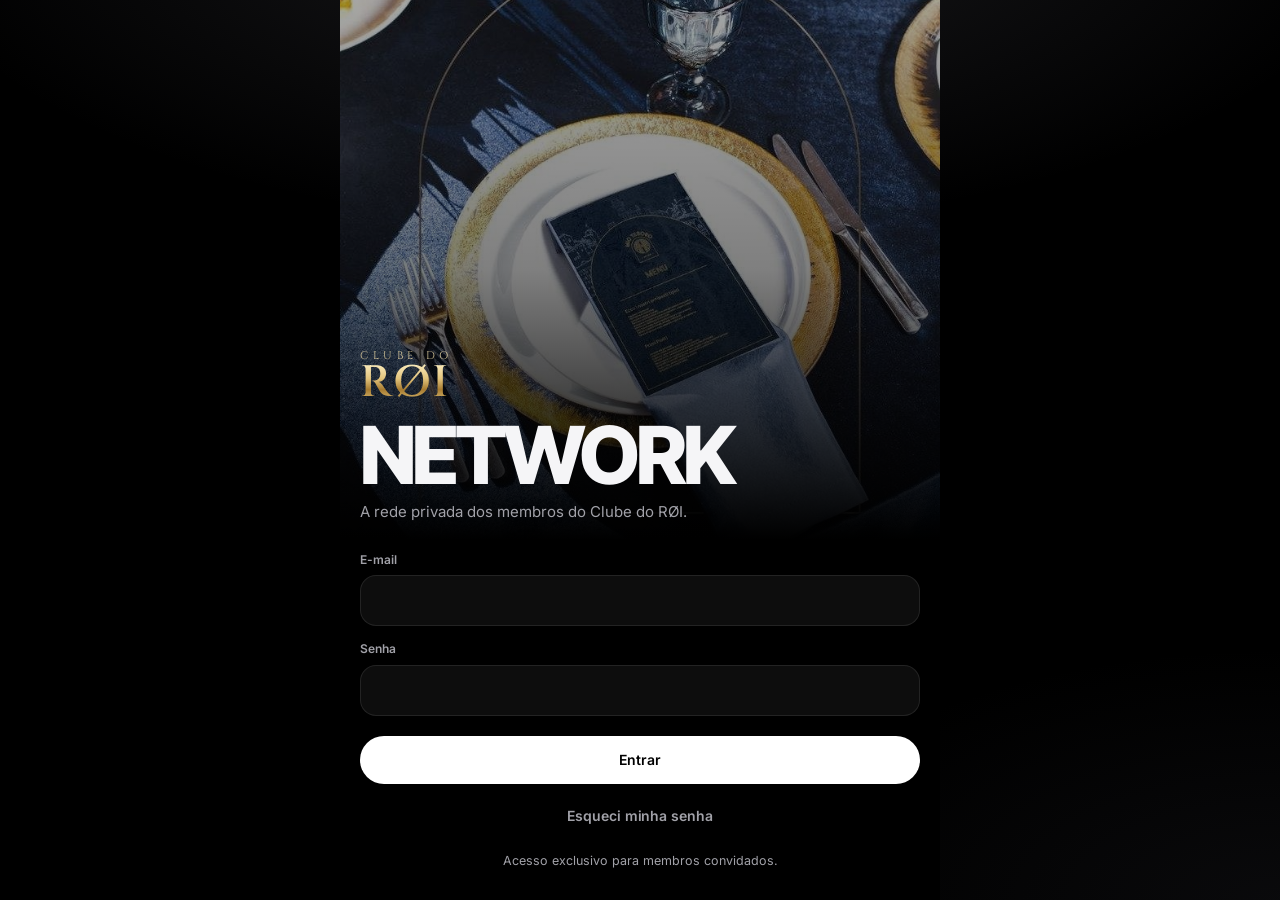
==== clubedoroi/index.html @ 253f2f23 "Clube do RØI: convite e nova senha por link enviado no WhatsApp O painel gera o link de acesso do me" ====
<!doctype html>
<html lang="pt-BR">
<head>
<meta charset="utf-8">
<meta name="viewport" content="width=device-width, initial-scale=1, viewport-fit=cover">
<title>Clube do RØI Network</title>
<meta name="description" content="A rede privada dos membros do Clube do RØI.">
<meta name="theme-color" content="#000000">
<meta name="apple-mobile-web-app-capable" content="yes">
<meta name="mobile-web-app-capable" content="yes">
<meta name="apple-mobile-web-app-status-bar-style" content="black-translucent">
<meta name="apple-mobile-web-app-title" content="Clube do RØI">
<link rel="manifest" href="manifest.webmanifest">
<link rel="icon" href="icons/icon.svg" type="image/svg+xml">
<link rel="apple-touch-icon" href="icons/apple-touch-icon.png">
<link rel="preconnect" href="https://fonts.googleapis.com">
<link rel="preconnect" href="https://fonts.gstatic.com" crossorigin>
<link href="https://fonts.googleapis.com/css2?family=Cinzel:wght@500;600;700&family=Inter+Tight:wght@500;600;700;800&family=Inter:wght@400;500;600;700&display=swap" rel="stylesheet">
<link rel="stylesheet" href="app.css?v=4">
</head>
<body>
<div id="app"></div>
<script src="vendor/supabase-2.65.0.js"></script>
<script src="app.js?v=4"></script>
<script>if ('serviceWorker' in navigator && location.protocol === 'https:') navigator.serviceWorker.register('sw.js').catch(() => {});</script>
</body>
</html>
---- clubedoroi/app.css ----
/* Clube do RØI Network — identidade "cinema": preto profundo, vidro fosco, tipografia grande e condensada */
:root{
  --bg:#000;--bg2:#0c0c0e;--card:#0f0f11;--card2:#18181b;
  --glass:rgba(28,28,32,.62);--glass2:rgba(255,255,255,.06);
  --line:rgba(255,255,255,.16);--line2:rgba(255,255,255,.09);
  --ink:#f5f5f7;--mut:#a1a1a8;--mut2:#6b6b72;
  /* "gold" virou o acento de marca: branco quente, usado com moderação */
  --gold:#f5f5f7;--gold2:#8b8b93;--gold-lam:#f5f5f7;
  --ok:#5bd69b;--warn:#f2c14e;--bad:#ff7a6b;--blue:#4a8cf7;
  --r:26px;--r2:18px;
  --safe-b:env(safe-area-inset-bottom,0px);--safe-t:env(safe-area-inset-top,0px);
  --display:'Inter Tight','Inter',system-ui,-apple-system,sans-serif;
  --serif:var(--display);
  --sans:'Inter',system-ui,-apple-system,'Segoe UI',sans-serif;
  color-scheme:dark;
}
*{box-sizing:border-box;margin:0;padding:0;-webkit-tap-highlight-color:transparent}
html,body{height:100%}
body{font-family:var(--sans);font-size:15px;color:var(--ink);background:var(--bg);line-height:1.45;-webkit-font-smoothing:antialiased;overscroll-behavior-y:none;overflow-x:hidden}
body::before{content:"";position:fixed;inset:0;z-index:-2;pointer-events:none;
  background:radial-gradient(90% 55% at 50% -10%,rgba(120,120,135,.22),transparent 65%),radial-gradient(60% 40% at 100% 100%,rgba(80,80,95,.12),transparent 70%),var(--bg)}
img{display:block;max-width:100%}
button,input,select,textarea{font:inherit;color:inherit}
button{cursor:pointer;border:0;background:none}
a{color:inherit;text-decoration:none}
:focus-visible{outline:2px solid #fff;outline-offset:2px}
.hide{display:none!important}

/* luz ambiente: a imagem da página tinge o fundo, como na referência */
.amb{position:fixed;left:0;right:0;top:0;height:70vh;z-index:-1;pointer-events:none;background:var(--amb) center/cover no-repeat;
  filter:blur(70px) saturate(1.3);opacity:.5;transform:scale(1.25);
  -webkit-mask-image:linear-gradient(#000 30%,transparent);mask-image:linear-gradient(#000 30%,transparent)}

/* layout */
#app{max-width:560px;margin:0 auto;min-height:100%;position:relative}
.topbar{position:sticky;top:0;z-index:30;display:flex;align-items:center;justify-content:space-between;gap:10px;
  padding:calc(12px + var(--safe-t)) 16px 12px;background:linear-gradient(rgba(0,0,0,.92) 55%,rgba(0,0,0,0))}
.topbar .t{font-family:var(--display);font-size:17px;font-weight:700;letter-spacing:-.01em}
.page{padding:0 16px calc(118px + var(--safe-b));animation:in .4s cubic-bezier(.2,.8,.2,1)}
@keyframes in{from{opacity:0;transform:translateY(10px)}to{opacity:1;transform:none}}

/* marca: logomarca original do Clube do RØI (Cinzel com dourado laminado) */
.logo{display:inline-flex;flex-direction:column;line-height:1}
.logo small{font-family:'Cinzel',Georgia,serif;font-size:8px;letter-spacing:.42em;color:#d7c79a}
.logo b{font-family:'Cinzel',Georgia,serif;font-size:22px;font-weight:600;letter-spacing:.06em;background:linear-gradient(180deg,#fff3c9,#e3c47c 40%,#a77b30 65%,#e9cf88);-webkit-background-clip:text;background-clip:text;color:transparent}
.logo.lg small{font-size:11px}.logo.lg b{font-size:44px}

/* títulos grandes e condensados */
.hd{font-family:var(--display);font-weight:800;letter-spacing:-.045em;line-height:.92;text-transform:uppercase}
.hd.xl{font-size:clamp(48px,15vw,76px)}
.hd.lg{font-size:clamp(34px,10vw,48px)}
.eyebrow{font-size:11px;font-weight:600;letter-spacing:.2em;text-transform:uppercase;color:var(--mut)}

.icon-btn{width:42px;height:42px;border-radius:50%;display:grid;place-items:center;background:var(--glass);border:1px solid var(--line2);position:relative;flex:none;
  backdrop-filter:blur(16px);-webkit-backdrop-filter:blur(16px)}
.icon-btn svg{width:20px;height:20px}
.dot{position:absolute;top:5px;right:6px;min-width:16px;height:16px;padding:0 4px;border-radius:8px;background:#ff3b30;color:#fff;font-size:10px;font-weight:700;display:grid;place-items:center;border:2px solid #000}

/* pílula de voltar e pílulas de informação (Back · Action · 1h30m · 7.9/10) */
.pill{display:inline-flex;align-items:center;gap:6px;height:34px;padding:0 14px;border-radius:999px;border:1px solid var(--line);background:var(--glass);
  backdrop-filter:blur(16px);-webkit-backdrop-filter:blur(16px);font-size:12px;font-weight:600;white-space:nowrap;color:var(--ink)}
.pill svg{width:15px;height:15px}
.pill.solid{background:#fff;color:#000;border-color:#fff}
.dtop{position:sticky;top:0;z-index:30;display:flex;align-items:center;gap:8px;padding:calc(12px + var(--safe-t)) 0 12px}
.dtop .pills{flex:1;display:flex;align-items:center;gap:6px;flex-wrap:nowrap;justify-content:flex-start;min-width:0;overflow-x:auto;scrollbar-width:none}
.dtop .pills>:first-child{margin-left:auto}
.dtop .pills::-webkit-scrollbar{display:none}
.dtop .pills .pill{max-width:150px;overflow:hidden;text-overflow:ellipsis;flex:none}
.dtop>.pill{flex:none}

/* barra inferior flutuante */
.nav{position:fixed;left:50%;transform:translateX(-50%);bottom:calc(14px + var(--safe-b));z-index:40;width:min(calc(100% - 32px),400px);
  display:flex;align-items:center;justify-content:space-between;gap:4px;padding:7px;border-radius:999px;
  background:rgba(22,22,26,.72);backdrop-filter:blur(26px) saturate(1.4);-webkit-backdrop-filter:blur(26px) saturate(1.4);
  border:1px solid rgba(255,255,255,.12);box-shadow:0 24px 50px -12px rgba(0,0,0,.85),inset 0 1px 0 rgba(255,255,255,.06)}
.nav a{flex:1;display:flex;align-items:center;justify-content:center;gap:7px;height:46px;border-radius:999px;color:var(--mut);font-size:13px;font-weight:600;transition:all .3s cubic-bezier(.2,.8,.2,1)}
.nav a svg{width:21px;height:21px}
.nav a.on{background:rgba(255,255,255,.12);color:#fff;flex:1.9;box-shadow:inset 0 0 0 1px rgba(255,255,255,.1)}
.nav a span{display:none}.nav a.on span{display:inline}
.nav .plus{flex:none;width:46px;background:#fff;color:#000;border-radius:50%}
.nav .plus.on{flex:none;background:#fff;color:#000}

/* botões */
.btn{display:inline-flex;align-items:center;justify-content:center;gap:8px;height:48px;padding:0 22px;border-radius:999px;font-weight:600;font-size:14px;letter-spacing:-.005em;transition:transform .15s,opacity .2s,background .2s;white-space:nowrap}
.btn:active{transform:scale(.97)}
.btn[disabled]{opacity:.45;pointer-events:none}
.btn-gold{background:#fff;color:#000}
.btn-gold:hover{background:#e8e8ed}
.btn-ghost{background:var(--glass);border:1px solid var(--line2);backdrop-filter:blur(14px);-webkit-backdrop-filter:blur(14px)}
.btn-line{border:1px solid var(--line);color:var(--ink);background:transparent}
.btn-bad{background:rgba(255,122,107,.1);color:var(--bad);border:1px solid rgba(255,122,107,.28)}
.btn-sm{height:36px;padding:0 15px;font-size:12.5px}
.btn-block{width:100%}
.btn svg{width:17px;height:17px}
/* "Watch Trailer": pílula escura com ícone em círculo branco */
.btn-play{height:40px;padding:0 16px 0 5px;background:rgba(0,0,0,.72);color:#fff;border:1px solid rgba(255,255,255,.14);backdrop-filter:blur(12px);-webkit-backdrop-filter:blur(12px);font-size:12.5px}
.btn-play i{width:30px;height:30px;border-radius:50%;background:#fff;color:#000;display:grid;place-items:center}
.btn-play i svg{width:15px;height:15px}

/* chips / abas */
.chips{display:flex;gap:8px;overflow-x:auto;scrollbar-width:none;padding:2px 16px 10px;margin:0 -16px}
.chips::-webkit-scrollbar{display:none}
.chip{flex:none;display:inline-flex;align-items:center;height:36px;padding:0 16px;border-radius:999px;border:1px solid var(--line2);background:var(--glass2);color:var(--mut);font-size:13px;font-weight:600;white-space:nowrap}
.chip.on{background:#fff;color:#000;border-color:#fff}

/* cards */
.card{background:linear-gradient(180deg,rgba(255,255,255,.055),rgba(255,255,255,.025));border:1px solid var(--line2);border-radius:var(--r);padding:16px}
.sec{margin:28px 0 12px;display:flex;align-items:center;justify-content:space-between;gap:10px}
.sec h3{font-family:var(--display);font-size:22px;font-weight:700;letter-spacing:-.025em}
.sec a,.sec button{font-size:12.5px;color:var(--mut);font-weight:600}
.muted{color:var(--mut)}.small{font-size:12.5px}
.gold{color:var(--ink)}
a.gold{text-decoration:underline;text-underline-offset:3px;text-decoration-color:rgba(255,255,255,.35)}
.row{display:flex;align-items:center;gap:12px}
.grow{flex:1;min-width:0}
.ell{overflow:hidden;text-overflow:ellipsis;white-space:nowrap}
.av{width:44px;height:44px;border-radius:50%;object-fit:cover;background:var(--card2);flex:none;border:1px solid var(--line2)}
.av.sm{width:34px;height:34px}.av.lg{width:64px;height:64px}
.av-ph{display:grid;place-items:center;font-family:var(--display);font-weight:700;color:var(--ink);font-size:15px;background:linear-gradient(145deg,#2a2a30,#121215)}
.empty{text-align:center;padding:44px 16px;color:var(--mut)}
.empty svg{width:34px;height:34px;color:var(--mut2);margin:0 auto 10px}
.spin{width:22px;height:22px;border:2px solid rgba(255,255,255,.15);border-top-color:#fff;border-radius:50%;animation:sp .8s linear infinite;margin:34px auto}
@keyframes sp{to{transform:rotate(360deg)}}
.badge{display:inline-flex;align-items:center;gap:4px;height:24px;padding:0 10px;border-radius:999px;font-size:11px;font-weight:600;letter-spacing:.01em;background:rgba(255,255,255,.08);color:var(--ink);border:1px solid rgba(255,255,255,.08);white-space:nowrap}
.badge.ok{background:rgba(91,214,155,.12);color:var(--ok);border-color:rgba(91,214,155,.2)}
.badge.warn{background:rgba(242,193,78,.12);color:var(--warn);border-color:rgba(242,193,78,.2)}
.badge.bad{background:rgba(255,122,107,.12);color:var(--bad);border-color:rgba(255,122,107,.2)}
.badge.gold{background:rgba(0,0,0,.55);color:#fff;border-color:rgba(255,255,255,.18);backdrop-filter:blur(10px);-webkit-backdrop-filter:blur(10px)}

/* carrossel (banners e destaques): cards tipo pôster */
.carousel{position:relative;margin:6px -16px 0;overflow:hidden}
.track{display:flex;overflow-x:auto;scroll-snap-type:x mandatory;scrollbar-width:none;gap:12px;padding:0 16px}
.track::-webkit-scrollbar{display:none}
.slide{flex:none;width:100%;scroll-snap-align:center;position:relative;aspect-ratio:4/3;border-radius:30px;overflow:hidden;background:var(--card2);border:1px solid var(--line2);box-shadow:0 30px 60px -30px rgba(0,0,0,.9)}
.slide.tall{aspect-ratio:4/5}
.slide img.bg{position:absolute;inset:0;width:100%;height:100%;object-fit:cover}
.slide::after{content:"";position:absolute;inset:0;background:linear-gradient(to top,rgba(0,0,0,.92),rgba(0,0,0,.15) 55%,rgba(0,0,0,.05))}
.slide .cap{position:absolute;left:18px;right:18px;bottom:18px;z-index:2}
.slide .cap h4{font-family:var(--display);font-size:28px;font-weight:800;letter-spacing:-.035em;line-height:.98;text-transform:uppercase}
.slide .lg{position:absolute;top:14px;left:14px;z-index:2;width:44px;height:44px;border-radius:14px;object-fit:cover;background:#fff;border:1px solid var(--line)}
.slide .tl{position:absolute;top:14px;left:14px;z-index:2;display:flex;gap:6px;flex-wrap:wrap}
.dots{display:flex;justify-content:center;gap:6px;margin-top:12px}
.dots i{width:6px;height:6px;border-radius:3px;background:rgba(255,255,255,.22);transition:all .3s}
.dots i.on{width:20px;background:#fff}

/* stories */
.stories{display:flex;gap:14px;overflow-x:auto;scrollbar-width:none;margin:18px -16px 0;padding:0 16px 4px}
.stories::-webkit-scrollbar{display:none}
.story{flex:none;width:68px;text-align:center}
.story .ring{width:64px;height:64px;border-radius:50%;padding:2px;background:conic-gradient(from 200deg,#fff,#6b6b72,#fff,#3a3a40,#fff);margin:0 auto 6px}
.story .ring .av{width:100%;height:100%;border:3px solid #000}
.story b{display:block;font-size:11.5px;font-weight:600}
.story span{display:block;font-size:10.5px;color:var(--mut)}

/* publicações */
.post{margin-top:12px}
.post .head{display:flex;align-items:center;gap:10px}
.post .body{margin-top:12px;white-space:pre-wrap;word-wrap:break-word}
.post .media{margin-top:12px;border-radius:var(--r2);overflow:hidden;background:#000}
.post .media img,.post .media video{width:100%;max-height:520px;object-fit:cover}
.post .acts{display:flex;gap:4px;margin-top:10px;margin-left:-8px}
.post .acts button{display:flex;align-items:center;gap:6px;height:36px;padding:0 10px;border-radius:999px;color:var(--mut);font-size:13px}
.post .acts button.on{color:#ff375f}
.post .acts svg{width:19px;height:19px}
.post .shared{margin-top:12px;border:1px solid var(--line2);border-radius:var(--r2);padding:12px}
.composer-btn{display:flex;align-items:center;gap:10px;margin-top:18px;padding:8px 14px 8px 8px;border-radius:999px;background:var(--glass);border:1px solid var(--line2);width:100%;color:var(--mut);text-align:left;font-size:13.5px}

/* perfil e evento: capa como card arredondado (pôster) */
.cover{position:relative;height:230px;border-radius:30px;background:linear-gradient(140deg,#2a2a30,#0d0d10);overflow:hidden;border:1px solid var(--line2);box-shadow:0 30px 60px -30px rgba(0,0,0,.9)}
.cover img{width:100%;height:100%;object-fit:cover}
.cover::after{content:"";position:absolute;inset:0;background:linear-gradient(to top,rgba(0,0,0,.55),transparent 50%)}
.cover .corner{position:absolute;right:12px;bottom:12px;z-index:2}
.pf-head{position:relative;margin-top:-46px;z-index:2;padding:0 4px}
.pf-av{width:92px;height:92px;border-radius:50%;border:4px solid #000;object-fit:cover;background:var(--card2)}
.pf-name{font-family:var(--display);font-size:36px;font-weight:800;letter-spacing:-.04em;line-height:.95;margin-top:12px;text-transform:uppercase}
.pf-sub{color:var(--mut);font-size:13.5px;margin-top:6px}
.clamp{display:-webkit-box;-webkit-line-clamp:4;-webkit-box-orient:vertical;overflow:hidden}
.readmore{margin-top:6px;font-size:13px;font-weight:600;color:var(--ink)}
.stats{display:flex;gap:24px;margin:18px 0}
.stats button{text-align:left}
.stats b{display:block;font-family:var(--display);font-size:20px;font-weight:700;letter-spacing:-.02em}
.stats span{font-size:11.5px;color:var(--mut)}
.pf-actions{display:grid;grid-template-columns:1fr 1fr;gap:8px}
.pf-actions .full{grid-column:1/-1}
.kpis{display:grid;grid-template-columns:1fr 1fr;gap:8px}
.kpi{background:rgba(255,255,255,.04);border:1px solid var(--line2);border-radius:var(--r2);padding:14px}
.kpi span{font-size:10.5px;font-weight:600;letter-spacing:.16em;text-transform:uppercase;color:var(--mut)}
.kpi b{display:block;font-family:var(--display);font-size:26px;font-weight:800;letter-spacing:-.03em;margin-top:4px;color:#fff;font-variant-numeric:tabular-nums}
.kpi.big{grid-column:1/-1;background:linear-gradient(140deg,rgba(255,255,255,.1),rgba(255,255,255,.02));border-color:var(--line)}
.kpi.big b{font-size:40px}
.hscroll{display:flex;gap:12px;overflow-x:auto;scrollbar-width:none;margin:0 -16px;padding:0 16px 4px;scroll-snap-type:x mandatory}
.hscroll::-webkit-scrollbar{display:none}
.svc{flex:none;width:210px;scroll-snap-align:start;border-radius:var(--r2);overflow:hidden;background:var(--card);border:1px solid var(--line2);text-align:left}
.svc .im{aspect-ratio:16/10;background:linear-gradient(140deg,#26262c,#111114);display:grid;place-items:center;color:var(--mut2)}
.svc .im img{width:100%;height:100%;object-fit:cover}
.svc .tx{padding:10px 12px 12px}
.svc b{display:block;font-size:14px}
.svc span{font-size:12px;color:var(--mut);display:-webkit-box;-webkit-line-clamp:2;-webkit-box-orient:vertical;overflow:hidden}
.links{display:grid;grid-template-columns:repeat(auto-fill,minmax(130px,1fr));gap:8px}
.lnk{display:flex;align-items:center;gap:10px;padding:12px 14px;border-radius:999px;background:var(--glass2);border:1px solid var(--line2);font-size:13px;font-weight:600;min-width:0}
.lnk svg{width:18px;height:18px;color:#fff;flex:none}
.company{display:flex;gap:12px;align-items:flex-start}
.company .lg{width:54px;height:54px;border-radius:16px;object-fit:cover;background:#fff;flex:none}

/* fileira de pessoas (estilo "Cast") */
.cast{display:flex;gap:12px;overflow-x:auto;scrollbar-width:none;margin:0 -16px;padding:0 16px 4px}
.cast::-webkit-scrollbar{display:none}
.cast a{flex:none;width:104px}
.cast .ph{width:104px;height:120px;border-radius:18px;overflow:hidden;background:linear-gradient(145deg,#2a2a30,#121215);display:grid;place-items:center;font-family:var(--display);font-size:26px;font-weight:800;color:#fff;border:1px solid var(--line2)}
.cast .ph img{width:100%;height:100%;object-fit:cover}
.cast b{display:block;font-size:12.5px;font-weight:600;margin-top:8px}
.cast span{display:block;font-size:11px;color:var(--mut)}

/* listas */
.list .it{display:flex;align-items:center;gap:12px;padding:12px 0;border-bottom:1px solid var(--line2)}
.list .it:last-child{border-bottom:0}
.menu .it{display:flex;align-items:center;gap:14px;padding:15px 4px;border-bottom:1px solid var(--line2);width:100%;text-align:left}
.menu .it svg{width:20px;height:20px;color:var(--mut)}
.menu .it .grow{font-weight:500}
.menu .it .cnt{font-size:12px;color:var(--mut)}

/* busca */
.search{display:flex;align-items:center;gap:10px;height:48px;padding:0 18px;border-radius:999px;background:var(--glass);border:1px solid var(--line2);backdrop-filter:blur(14px);-webkit-backdrop-filter:blur(14px)}
.search input{flex:1;background:none;border:0;outline:none;font-size:15px;min-width:0}
.search svg{width:18px;height:18px;color:var(--mut)}
/* membros: grade de retratos (estilo elenco) */
.mgrid{display:grid;grid-template-columns:1fr 1fr;gap:14px 10px;margin-top:16px}
.mcard{display:block;text-align:left;min-width:0}
.mcard .ph{position:relative;aspect-ratio:4/5;border-radius:22px;overflow:hidden;background:linear-gradient(145deg,#2a2a30,#121215);border:1px solid var(--line2);display:grid;place-items:center;font-family:var(--display);font-size:42px;font-weight:800;color:#fff;letter-spacing:-.03em}
.mcard .ph img{position:absolute;inset:0;width:100%;height:100%;object-fit:cover}
.mcard .ph .co{position:absolute;left:8px;bottom:8px;z-index:2;max-width:calc(100% - 16px)}
.mcard b{display:block;margin-top:8px;font-size:14px;font-weight:600}
.mcard span{display:block;font-size:12px;color:var(--mut)}

/* eventos */
.cal{background:rgba(255,255,255,.035);border:1px solid var(--line2);border-radius:28px;padding:16px 12px 12px}
.cal .ch{display:flex;align-items:center;justify-content:space-between;padding:0 6px 12px}
.cal .ch b{display:inline-block;font-family:var(--display);font-size:17px;font-weight:700;letter-spacing:-.02em}
.cal .ch b::first-letter,.cap1::first-letter{text-transform:uppercase}
.cap1{display:block}
.cal .ch button{width:36px;height:36px;color:#fff;display:grid;place-items:center;border-radius:50%;background:rgba(255,255,255,.06)}
.cal .ch svg{width:18px;height:18px}
.cal .grid{display:grid;grid-template-columns:repeat(7,1fr);gap:4px;text-align:center}
.cal .wd{font-size:10.5px;font-weight:600;color:var(--mut2);letter-spacing:.12em;padding:4px 0 8px}
.cal .d{position:relative;aspect-ratio:1;display:grid;place-items:center;font-size:14px;border-radius:14px;color:var(--ink);font-variant-numeric:tabular-nums}
.cal .d.out{color:var(--mut2);opacity:.4}
.cal .d.today{background:#fff;color:#000;font-weight:700}
.cal .d.sel{outline:2px solid #fff;outline-offset:1px}
.cal .d.has{padding:2px}
.cal .d.has img,.cal .d.has .ph{width:100%;height:100%;border-radius:12px;object-fit:cover;transform:rotate(-4deg);box-shadow:0 8px 16px rgba(0,0,0,.6)}
.cal .d.has .ph{display:grid;place-items:center;background:#fff;color:#000;font-weight:700;font-size:13px}
.cal .d.has .n{position:absolute;top:-4px;right:-2px;background:#fff;color:#000;font-size:9px;font-weight:700;border-radius:8px;min-width:15px;height:15px;display:grid;place-items:center}
.ev{display:block;border-radius:var(--r);overflow:hidden;background:var(--card);border:1px solid var(--line2);margin-top:14px}
.ev .im{position:relative;aspect-ratio:16/10;background:linear-gradient(140deg,#26262c,#111114)}
.ev .im img{width:100%;height:100%;object-fit:cover}
.ev .date{position:absolute;top:12px;left:12px;background:rgba(0,0,0,.6);backdrop-filter:blur(12px);-webkit-backdrop-filter:blur(12px);border:1px solid rgba(255,255,255,.14);border-radius:16px;padding:7px 11px;text-align:center;line-height:1}
.ev .date b{display:block;font-family:var(--display);font-size:22px;font-weight:800;letter-spacing:-.03em}.ev .date span{font-size:10px;font-weight:600;letter-spacing:.14em;text-transform:uppercase;color:var(--mut)}
.ev .tags{position:absolute;top:12px;right:12px;display:flex;gap:6px}
.ev .tx{padding:14px 16px 16px}
.ev h4{font-family:var(--display);font-size:22px;font-weight:800;letter-spacing:-.03em;line-height:1;text-transform:uppercase}
.ev .meta{display:flex;flex-wrap:wrap;gap:4px 12px;margin-top:8px;font-size:12.5px;color:var(--mut)}
.ev .meta svg{vertical-align:-2px}
.ev .ft{display:flex;align-items:center;justify-content:space-between;gap:10px;margin-top:14px}

/* folha / modal */
.sheet-bg{position:fixed;inset:0;z-index:60;background:rgba(0,0,0,.6);backdrop-filter:blur(6px);-webkit-backdrop-filter:blur(6px);animation:fade .2s}
@keyframes fade{from{opacity:0}}
.sheet{position:fixed;left:50%;bottom:0;transform:translateX(-50%);z-index:61;width:100%;max-width:560px;max-height:92vh;max-height:92dvh;overflow:auto;
  background:rgba(18,18,21,.96);backdrop-filter:blur(30px);-webkit-backdrop-filter:blur(30px);border:1px solid var(--line2);border-bottom:0;border-radius:30px 30px 0 0;padding:10px 18px calc(24px + var(--safe-b));animation:up .32s cubic-bezier(.2,.8,.2,1)}
@keyframes up{from{transform:translate(-50%,100%)}}
.sheet .grab{width:40px;height:5px;border-radius:3px;background:rgba(255,255,255,.2);margin:0 auto 16px}
.sheet h2{font-family:var(--display);font-size:26px;font-weight:800;letter-spacing:-.035em;margin-bottom:14px;line-height:1.05}
.f{margin-bottom:14px}
.f label{display:block;font-size:12px;font-weight:600;color:var(--mut);margin-bottom:7px}
.f input,.f select,.f textarea{width:100%;background:rgba(255,255,255,.05);border:1px solid var(--line2);border-radius:16px;padding:13px 15px;font-size:16px;outline:none;transition:border-color .2s,background .2s}
.f textarea{min-height:100px;resize:vertical}
.f input:focus,.f select:focus,.f textarea:focus{border-color:rgba(255,255,255,.5);background:rgba(255,255,255,.07)}
.f select option{background:#18181b}
.f .err{display:none;color:var(--bad);font-size:12px;margin-top:5px}
.f.bad input,.f.bad select,.f.bad textarea{border-color:var(--bad)}
.f.bad .err{display:block}
.f2{display:grid;grid-template-columns:minmax(0,1fr) minmax(0,1fr);gap:10px}
.check{display:flex;align-items:center;gap:10px;font-size:14px;padding:7px 0}
.check input{width:20px;height:20px;accent-color:#fff;flex:none}
.upl{display:flex;align-items:center;gap:12px}
.upl .pv{width:64px;height:64px;border-radius:16px;object-fit:cover;background:var(--card2);border:1px solid var(--line2)}
.upl.wide .pv{width:100%;height:130px;border-radius:20px}
.upl.wide{flex-direction:column;align-items:stretch}
.upl .pv svg{width:26px;height:26px}
.upl label.btn{display:inline-flex;justify-content:center;align-items:center}
.toast{position:fixed;left:50%;top:calc(14px + var(--safe-t));transform:translateX(-50%);z-index:100;background:#fff;color:#000;padding:12px 20px;border-radius:999px;font-size:13.5px;font-weight:600;box-shadow:0 18px 40px rgba(0,0,0,.6);animation:tin .3s;max-width:calc(100% - 32px);text-align:center}
.toast.bad{background:#ffd9d3}
@keyframes tin{from{opacity:0;transform:translate(-50%,-10px)}}

/* entrada */
.auth{min-height:100vh;min-height:100dvh;display:flex;flex-direction:column;justify-content:flex-end;padding:24px 20px calc(30px + var(--safe-b));position:relative}
.auth .hero{position:absolute;inset:0;z-index:-1;overflow:hidden}
.auth .hero img{width:100%;height:68%;object-fit:cover;filter:saturate(.85)}
.auth .hero::after{content:"";position:absolute;inset:0;background:linear-gradient(to top,#000 40%,rgba(0,0,0,.5) 70%,rgba(0,0,0,.35))}
.auth h1{font-family:var(--display);font-weight:800;font-size:clamp(52px,16vw,80px);letter-spacing:-.05em;line-height:.9;text-transform:uppercase;margin:14px 0 10px}
.auth form{margin-top:4px}

/* admin */
.atabs{position:sticky;top:64px;z-index:20;background:linear-gradient(#000 80%,transparent);padding-top:8px}
.tbl .it{display:flex;gap:12px;align-items:center;padding:12px 0;border-bottom:1px solid var(--line2)}
/* segmentado (Coming Soon · Now Playing · Tomorrow) */
.seg{display:flex;background:rgba(255,255,255,.06);border:1px solid var(--line2);border-radius:999px;padding:4px;margin:8px 0 14px}
.seg button{flex:1;height:38px;border-radius:999px;font-size:13px;font-weight:600;color:var(--mut);transition:all .25s}
.seg button.on{background:#fff;color:#000}
.hr{height:1px;background:var(--line2);margin:16px 0}

@media (min-width:561px){
  .sheet{bottom:auto;top:50%;transform:translate(-50%,-50%);border-radius:30px;border-bottom:1px solid var(--line2);max-height:88vh}
  @keyframes up{from{transform:translate(-50%,-46%);opacity:0}}
}
@media (min-width:900px){
  #app{max-width:600px}
  .sheet{max-width:600px}
}
@media (prefers-reduced-motion:reduce){*{animation:none!important;transition:none!important}}
.dtop .pills .icon-btn{position:sticky;right:0;background:rgba(28,28,32,.92);box-shadow:-10px 0 14px 4px #000}
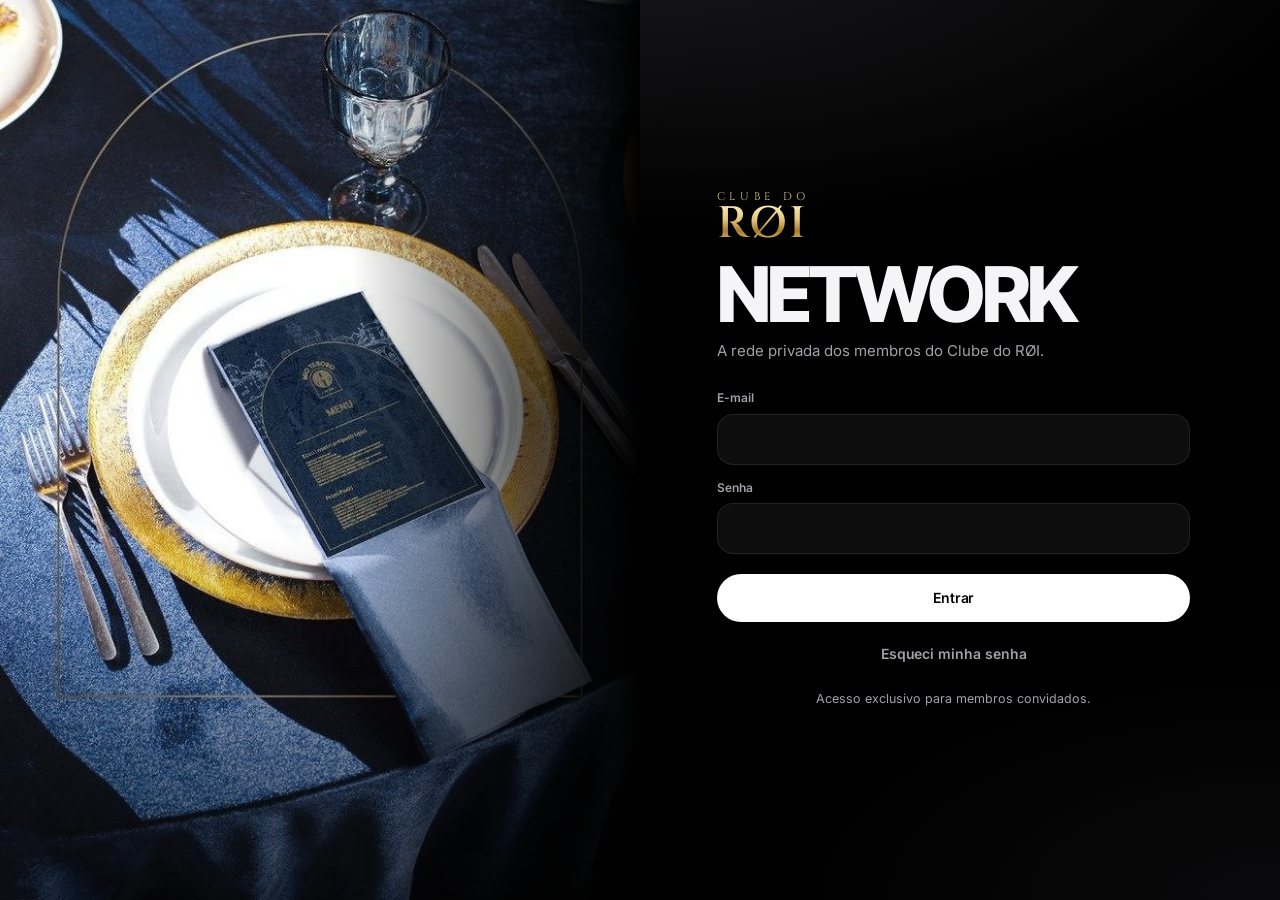
==== commit 0296bd22: "Clube do RØI: versão de computador em tela inteira - Menu lateral fixo com logomarca, Publicar, seçõ" ====
--- a/clubedoroi/index.html
+++ b/clubedoroi/index.html
@@ -16,12 +16,12 @@
 <link rel="preconnect" href="https://fonts.googleapis.com">
 <link rel="preconnect" href="https://fonts.gstatic.com" crossorigin>
 <link href="https://fonts.googleapis.com/css2?family=Cinzel:wght@500;600;700&family=Inter+Tight:wght@500;600;700;800&family=Inter:wght@400;500;600;700&display=swap" rel="stylesheet">
-<link rel="stylesheet" href="app.css?v=4">
+<link rel="stylesheet" href="app.css?v=7">
 </head>
 <body>
 <div id="app"></div>
 <script src="vendor/supabase-2.65.0.js"></script>
-<script src="app.js?v=4"></script>
+<script src="app.js?v=7"></script>
 <script>if ('serviceWorker' in navigator && location.protocol === 'https:') navigator.serviceWorker.register('sw.js').catch(() => {});</script>
 </body>
 </html>
--- a/clubedoroi/app.css
+++ b/clubedoroi/app.css
@@ -319,3 +319,94 @@
 }
 @media (prefers-reduced-motion:reduce){*{animation:none!important;transition:none!important}}
 .dtop .pills .icon-btn{position:sticky;right:0;background:rgba(28,28,32,.92);box-shadow:-10px 0 14px 4px #000}
+/* cadastro (formulário longo): foto só no topo, campos sobre fundo preto */
+.auth.signup{justify-content:flex-start;padding-top:calc(150px + var(--safe-t))}
+.auth.signup .hero img{height:300px}
+.auth.signup .hero::after{background:linear-gradient(to top,#000 calc(100% - 300px),rgba(0,0,0,.45) calc(100% - 120px),rgba(0,0,0,.3))}
+
+/* ===================== Computador: tela inteira ===================== */
+.dk{display:none!important}
+@media (min-width:1024px){
+  .dk{display:flex!important}
+  #app{max-width:none;margin:0}
+  #app:has(> .nav){padding-left:264px}
+  .sheet{max-width:620px}
+  /* barra lateral no lugar da barra flutuante */
+  .nav{left:0;top:0;bottom:0;transform:none;width:264px;height:100vh;border-radius:0;flex-direction:column;align-items:stretch;justify-content:flex-start;gap:2px;
+    padding:28px 16px 18px;background:rgba(10,10,12,.82);border:0;border-right:1px solid var(--line2);box-shadow:none;overflow-y:auto}
+  .nav .nav-logo{height:auto;padding:4px 14px 28px;justify-content:flex-start;background:none!important;flex:none}
+  .nav .nav-logo .logo{display:inline-flex;flex-direction:column;align-items:flex-start;gap:2px}
+  .nav .nav-logo .logo small{display:block}
+  .nav .nav-logo .logo b{display:block;font-size:30px}
+  .nav a{flex:none;justify-content:flex-start;gap:14px;height:46px;padding:0 14px;font-size:14px;border-radius:14px}
+  .nav a span{display:inline}
+  .nav a.on{flex:none;background:rgba(255,255,255,.1)}
+  .nav a:hover{background:rgba(255,255,255,.06);color:#fff}
+  .nav .plus{order:2;width:auto;height:48px;border-radius:999px;justify-content:center;margin:6px 0 14px;background:#fff;color:#000;font-weight:700}
+  .nav .plus:hover{background:#e8e8ed;color:#000}
+  .nav .plus span{display:inline}
+  .nav a.nav-logo{order:0}
+  .nav > a:not(.plus):not(.nav-logo):not(.dk){order:3}
+  .nav .nav-sep{order:4;height:1px;background:var(--line2);margin:12px 6px}
+  .nav > a.dk:not(.nav-logo):not(.nav-me){order:5}
+  .nav .cnt{margin-left:auto;min-width:20px;height:20px;padding:0 6px;border-radius:10px;background:#ff3b30;color:#fff;font-size:11px;display:grid;place-items:center}
+  .nav .nav-me{order:6;margin-top:auto;height:auto;padding:12px;border:1px solid var(--line2);border-radius:18px;gap:10px}
+  .nav .nav-me b{display:block;font-size:13px;color:#fff}.nav .nav-me small{display:block;font-size:11.5px;color:var(--mut)}
+  /* topo e conteúdo largos */
+  .topbar{padding:22px 48px 14px}
+  .topbar > .logo{visibility:hidden}
+  .page{padding:8px 48px 64px;max-width:1440px;margin:0 auto}
+  .dtop{padding-top:22px}
+  .hd.xl{font-size:clamp(64px,6.4vw,104px)}
+  .hd.lg{font-size:clamp(44px,4.4vw,68px)}
+  .pf-name{font-size:56px}
+  /* carrosséis: vários cards lado a lado */
+  .carousel{margin:6px 0 0}
+  .track{padding:0;gap:18px}
+  .slide{width:calc((100% - 18px) / 2);aspect-ratio:16/9;scroll-snap-align:start}
+  .slide.tall{width:calc((100% - 36px) / 3);aspect-ratio:4/5}
+  .slide .cap h4{font-size:34px}
+  .stories,.hscroll,.chips,.cast{margin-left:0;margin-right:0;padding-left:0;padding-right:0}
+  .story{width:84px}.story .ring{width:78px;height:78px}
+  /* feed: publicações numa coluna de leitura confortável */
+  .composer-btn,.seg{max-width:none}
+  #posts{columns:2 420px;column-gap:18px}
+  #posts .post{break-inside:avoid;margin:0 0 18px;display:block}
+  .cover[style*="aspect-ratio"]{aspect-ratio:auto!important;height:min(480px,48vw)!important;width:100%}
+  #view > .btn-block{max-width:420px}
+  /* grades */
+  .mgrid{grid-template-columns:repeat(auto-fill,minmax(210px,1fr));gap:22px 18px}
+  #evl{display:grid;grid-template-columns:repeat(auto-fill,minmax(340px,1fr));gap:20px;align-items:start}
+  #evl .ev{margin-top:0}
+  #evl > .row,#evl > .empty{grid-column:1/-1}
+  #mel{display:grid;grid-template-columns:repeat(auto-fill,minmax(340px,1fr));gap:20px}
+  .kpis{grid-template-columns:repeat(4,1fr)}
+  .kpi.big{grid-column:span 2}
+  .cal{max-width:720px}
+  /* perfil e evento: capa grande */
+  .cover{height:380px}
+  .pf-head{margin-top:-64px;padding:0 24px}
+  .pf-av{width:128px;height:128px}
+  .pf-actions{grid-template-columns:repeat(4,minmax(0,1fr));max-width:900px}
+  .pf-actions .full{grid-column:span 2}
+  .links{grid-template-columns:repeat(auto-fill,minmax(180px,1fr))}
+  .svc{width:260px}
+  .cast a{width:132px}.cast .ph{width:132px;height:156px}
+  /* listas e menus em largura de leitura */
+  .menu,.list,.tbl,.card.post{max-width:900px}
+  .atabs{top:70px}
+  /* entrada e cadastro: tela dividida */
+  .auth{padding:48px 7vw 48px calc(50% + 6vw);justify-content:center}
+  .auth .hero{right:50%}
+  .auth .hero img{height:100%}
+  .auth .hero::after{background:linear-gradient(to right,rgba(0,0,0,0) 55%,#000),linear-gradient(to top,rgba(0,0,0,.6),transparent 40%)}
+  .auth h1{font-size:clamp(64px,6vw,96px)}
+  .auth.signup{padding-top:56px;justify-content:flex-start}
+  .auth.signup .hero{position:fixed}
+  .auth.signup .hero img{height:100%}
+  .auth.signup .hero::after{background:linear-gradient(to right,rgba(0,0,0,0) 55%,#000),linear-gradient(to top,rgba(0,0,0,.6),transparent 40%)}
+  .toast{top:24px}
+}
+@media (min-width:1600px){
+  .slide.tall{width:calc((100% - 54px) / 4)}
+}
